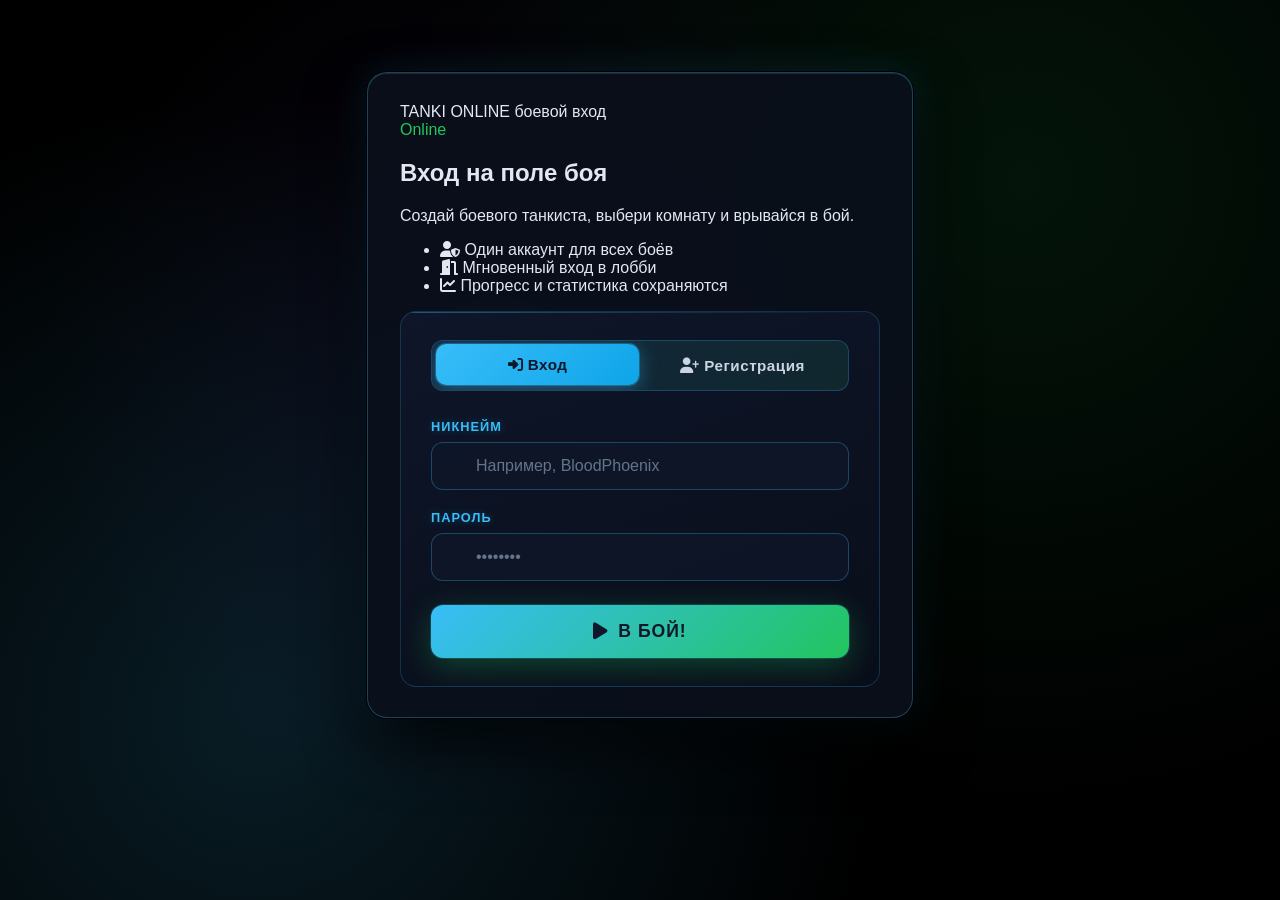
==== frontend/auth.html @ b0cd45bf "d" ====
<!DOCTYPE html>
<html lang="ru">
<head>
  <meta charset="UTF-8" />
  <title>Tanki | Авторизация</title>
  <link rel="stylesheet" href="css/auth.css" />
  <link rel="stylesheet"
        href="https://cdnjs.cloudflare.com/ajax/libs/font-awesome/6.5.1/css/all.min.css"
        integrity="sha512-uto9mlQIQb7UcZ8+..."
        crossorigin="anonymous" referrerpolicy="no-referrer" />
</head>
<body>
  <div id="app">
    <header class="topbar">
  <div class="topbar-left">
    <span class="logo">TANKI ONLINE</span>
    <span class="logo-sub">боевой вход</span>
  </div>
  <div class="topbar-right">
    <div id="server-status" class="server-status">
      <span id="server-status-indicator" class="status-indicator"></span>
      <span id="server-status-text" class="status-text">Проверка...</span>
    </div>
  </div>
</header>

    <main class="auth-layout">
      <section class="auth-left">
        <h1>Вход на поле боя</h1>
<p class="subtitle">
  Создай боевого танкиста, выбери комнату и врывайся в бой.
</p>

<ul class="auth-benefits">
  <li><i class="fas fa-user-shield"></i> Один аккаунт для всех боёв</li>
  <li><i class="fas fa-door-open"></i> Мгновенный вход в лобби</li>
  <li><i class="fas fa-chart-line"></i> Прогресс и статистика сохраняются</li>
</ul>

      </section>

      <section class="auth-right">
        <div class="auth-card">
          <div class="auth-tabs">
            <button id="tab-login" class="tab active">
              <i class="fas fa-right-to-bracket"></i> Вход
            </button>
            <button id="tab-register" class="tab">
              <i class="fas fa-user-plus"></i> Регистрация
            </button>
          </div>

          <!-- Форма логина -->
          <form id="login-form" class="form active">
            <div class="form-group">
              <label for="login-nickname">Никнейм</label>
              <input type="text"
                     id="login-nickname"
                     name="nickname"
                     autocomplete="username"
                     required
                     placeholder="Например, BloodPhoenix" />
            </div>

            <div class="form-group">
              <label for="login-password">Пароль</label>
              <input type="password"
                     id="login-password"
                     name="password"
                     autocomplete="current-password"
                     required
                     placeholder="••••••••" />
            </div>

            <button type="submit" class="btn btn-green full-width">
              <i class="fas fa-play"></i>
              <span>В БОЙ!</span>
            </button>

            <div id="login-msg" class="form-msg"></div>
          </form>

          <!-- Форма регистрации -->
          <form id="register-form" class="form">
            <div class="form-group">
              <label for="reg-nickname">Никнейм</label>
              <input type="text"
                     id="reg-nickname"
                     name="nickname"
                     required
                     placeholder="Придумай боевой позывной" />
            </div>

            <div class="form-group">
              <label for="reg-password">Пароль</label>
              <input type="password"
                     id="reg-password"
                     name="password"
                     required
                     placeholder="Минимум 6 символов" />
            </div>

            <button type="submit" class="btn btn-purple full-width">
              <i class="fas fa-user-plus"></i>
              <span>Создать танкиста</span>
            </button>

            <div id="register-msg" class="form-msg"></div>
          </form>
        </div>
      </section>
    </main>
  </div>

  <script src="js/auth.js"></script>
</body>
</html>
---- frontend/css/auth.css ----
/* === БАЗОВЫЕ СТИЛИ === */
html, body {
  height: 100%;
  margin: 0;
  padding: 0;
  font-family: 'Orbitron', 'Segoe UI', Arial, sans-serif;
  overflow: hidden;
  background: #000;
}

/* Фон с картинкой и динамическим затемнением */
body {
  background: 
    linear-gradient(rgba(0, 0, 0, 0.7), rgba(0, 0, 0, 0.9)),
    url("/img/auth_bg.png") no-repeat center center fixed;
  background-size: cover;
  color: #e2e8f0;
  position: relative;
}

/* Анимированный градиентный оверлей */
body::before {
  content: "";
  position: fixed;
  inset: 0;
  background: 
    radial-gradient(circle at 20% 80%, rgba(56, 189, 248, 0.15) 0%, transparent 50%),
    radial-gradient(circle at 80% 20%, rgba(34, 197, 94, 0.1) 0%, transparent 50%),
    radial-gradient(circle at 40% 40%, rgba(124, 58, 237, 0.08) 0%, transparent 50%);
  backdrop-filter: blur(4px);
  z-index: 0;
  animation: gradientShift 15s ease infinite;
}

@keyframes gradientShift {
  0%, 100% { background-position: 0% 0%; }
  50% { background-position: 100% 100%; }
}

/* === ОСНОВНОЙ КОНТЕЙНЕР С ЭФФЕКТОМ НЕОНА === */
#app {
  position: relative;
  z-index: 1;
  max-width: 480px;
  margin: 8vh auto;
  padding: 30px 32px;
  background: rgba(10, 16, 28, 0.92);
  border-radius: 20px;
  border: 1px solid rgba(56, 189, 248, 0.3);
  box-shadow: 
    0 0 0 1px rgba(0, 0, 0, 0.95),
    0 25px 60px rgba(0, 0, 0, 0.9),
    0 0 40px rgba(56, 189, 248, 0.15),
    inset 0 1px 0 rgba(255, 255, 255, 0.1);
  backdrop-filter: blur(10px);
  transform: translateY(0);
  transition: all 0.3s ease;
  animation: containerGlow 4s ease-in-out infinite;
}

#app:hover {
  box-shadow: 
    0 0 0 1px rgba(0, 0, 0, 0.95),
    0 30px 70px rgba(0, 0, 0, 0.95),
    0 0 50px rgba(56, 189, 248, 0.25),
    inset 0 1px 0 rgba(255, 255, 255, 0.15);
  transform: translateY(-2px);
}

@keyframes containerGlow {
  0%, 100% { box-shadow: 
    0 0 0 1px rgba(0, 0, 0, 0.95),
    0 25px 60px rgba(0, 0, 0, 0.9),
    0 0 40px rgba(56, 189, 248, 0.15),
    inset 0 1px 0 rgba(255, 255, 255, 0.1); }
  50% { box-shadow: 
    0 0 0 1px rgba(0, 0, 0, 0.95),
    0 25px 60px rgba(0, 0, 0, 0.9),
    0 0 50px rgba(56, 189, 248, 0.2),
    inset 0 1px 0 rgba(255, 255, 255, 0.1); }
}

/* === КАРТОЧКА РЕГИСТРАЦИИ === */
.auth-card {
  width: 100%;
  padding: 28px 30px;
  margin: 0 auto;
  box-sizing: border-box;
  background: linear-gradient(
    160deg,
    rgba(15, 23, 42, 0.95) 0%,
    rgba(9, 14, 26, 0.98) 100%
  );
  border-radius: 16px;
  border: 1px solid rgba(56, 189, 248, 0.2);
  position: relative;
  overflow: hidden;
}

.auth-card::before {
  content: "";
  position: absolute;
  top: 0;
  left: -100%;
  width: 200%;
  height: 1px;
  background: linear-gradient(90deg, 
    transparent, 
    rgba(56, 189, 248, 0.4), 
    transparent
  );
  animation: scanline 3s linear infinite;
}

@keyframes scanline {
  0% { left: -100%; }
  100% { left: 100%; }
}

/* === ЗАГОЛОВОК === */
.auth-header {
  text-align: center;
  margin-bottom: 28px;
  position: relative;
}

.auth-header h1 {
  font-size: 2.4rem;
  font-weight: 700;
  background: linear-gradient(135deg, #38bdf8 0%, #22c55e 100%);
  -webkit-background-clip: text;
  -webkit-text-fill-color: transparent;
  background-clip: text;
  margin: 0 0 8px 0;
  letter-spacing: 1px;
  text-transform: uppercase;
}

.auth-header p {
  color: #94a3b8;
  font-size: 0.9rem;
  letter-spacing: 0.5px;
  margin: 0;
}

/* === ТАБЫ ВХОД/РЕГИСТРАЦИЯ === */
.auth-tabs {
  display: flex;
  gap: 2px;
  padding: 4px;
  border-radius: 12px;
  background: rgba(15, 23, 42, 0.8);
  border: 1px solid rgba(56, 189, 248, 0.3);
  margin-bottom: 28px;
  position: relative;
  overflow: hidden;
}

.auth-tabs::before {
  content: "";
  position: absolute;
  inset: 0;
  background: linear-gradient(135deg, 
    rgba(56, 189, 248, 0.1) 0%, 
    rgba(34, 197, 94, 0.1) 100%);
  z-index: 0;
}

.tab {
  flex: 1;
  position: relative;
  z-index: 1;
  border: none;
  background: transparent;
  color: #cbd5e1;
  font-size: 0.95rem;
  font-weight: 600;
  padding: 12px 0;
  border-radius: 10px;
  cursor: pointer;
  transition: all 0.25s cubic-bezier(0.4, 0, 0.2, 1);
  letter-spacing: 0.5px;
}

.tab:hover {
  color: #38bdf8;
  transform: translateY(-1px);
}

.tab.active {
  background: linear-gradient(135deg, #38bdf8 0%, #0ea5e9 100%);
  color: #0f172a;
  box-shadow: 
    0 4px 20px rgba(56, 189, 248, 0.4),
    0 0 0 1px rgba(56, 189, 248, 0.3);
  transform: translateY(-1px);
}

/* === ФОРМЫ === */
.form-group {
  margin-bottom: 20px;
  position: relative;
}

.auth-card label {
  display: block;
  font-size: 0.8rem;
  font-weight: 600;
  text-transform: uppercase;
  letter-spacing: 1px;
  color: #38bdf8;
  margin-bottom: 8px;
  text-shadow: 0 0 10px rgba(56, 189, 248, 0.3);
}

.input-wrapper {
  position: relative;
}

.auth-card input[type="text"],
.auth-card input[type="password"] {
  width: 100%;
  box-sizing: border-box;
  border-radius: 12px;
  padding: 14px 18px 14px 44px;
  border: 1px solid rgba(56, 189, 248, 0.3);
  background: rgba(15, 23, 42, 0.7);
  color: #f1f5f9;
  font-size: 1rem;
  font-family: 'Segoe UI', Arial, sans-serif;
  transition: all 0.25s ease;
  position: relative;
}

.auth-card input::placeholder {
  color: #64748b;
  font-family: 'Segoe UI', Arial, sans-serif;
}

.auth-card input:focus {
  outline: none;
  border-color: #38bdf8;
  background: rgba(15, 23, 42, 0.9);
  box-shadow: 
    0 0 0 2px rgba(56, 189, 248, 0.2),
    0 8px 24px rgba(15, 23, 42, 0.8),
    inset 0 1px 0 rgba(255, 255, 255, 0.05);
}

/* Иконки для полей ввода */
.input-icon {
  position: absolute;
  left: 16px;
  top: 50%;
  transform: translateY(-50%);
  color: #38bdf8;
  font-size: 1.1rem;
  z-index: 2;
  pointer-events: none;
}

/* Эффект при валидации */
.auth-card input:valid:not(:placeholder-shown) {
  border-color: #22c55e;
}

.auth-card input:invalid:not(:placeholder-shown) {
  border-color: #ef4444;
}

/* === КНОПКА С ЭФФЕКТОМ ПУЛЬСАЦИИ === */
.btn {
  width: 100%;
  border: none;
  border-radius: 12px;
  padding: 16px;
  font-size: 1.1rem;
  font-weight: 700;
  cursor: pointer;
  display: flex;
  align-items: center;
  justify-content: center;
  gap: 10px;
  background: linear-gradient(135deg, #38bdf8 0%, #22c55e 100%);
  color: #0f172a;
  letter-spacing: 1px;
  text-transform: uppercase;
  position: relative;
  overflow: hidden;
  transition: all 0.3s cubic-bezier(0.4, 0, 0.2, 1);
  margin-top: 24px;
  box-shadow: 
    0 8px 32px rgba(34, 197, 94, 0.3),
    0 0 0 1px rgba(56, 189, 248, 0.2);
}

.btn::before {
  content: "";
  position: absolute;
  top: 0;
  left: -100%;
  width: 100%;
  height: 100%;
  background: linear-gradient(90deg, 
    transparent, 
    rgba(255, 255, 255, 0.2), 
    transparent
  );
  transition: 0.5s;
}

.btn:hover {
  transform: translateY(-2px);
  box-shadow: 
    0 12px 40px rgba(34, 197, 94, 0.4),
    0 0 0 1px rgba(56, 189, 248, 0.3);
  letter-spacing: 1.5px;
}

.btn:hover::before {
  left: 100%;
}

.btn:active {
  transform: translateY(1px);
  box-shadow: 
    0 4px 20px rgba(34, 197, 94, 0.3),
    0 0 0 1px rgba(56, 189, 248, 0.2);
}

/* Иконка на кнопке */
.btn i {
  font-size: 1.2rem;
  animation: pulse 2s infinite;
}

@keyframes pulse {
  0%, 100% { transform: scale(1); }
  50% { transform: scale(1.1); }
}

/* === ДОПОЛНИТЕЛЬНЫЕ ССЫЛКИ === */
.auth-links {
  text-align: center;
  margin-top: 24px;
  padding-top: 20px;
  border-top: 1px solid rgba(56, 189, 248, 0.2);
}

.auth-links a {
  color: #38bdf8;
  text-decoration: none;
  font-size: 0.9rem;
  transition: all 0.2s ease;
  position: relative;
}

.auth-links a::after {
  content: "";
  position: absolute;
  bottom: -2px;
  left: 0;
  width: 0;
  height: 1px;
  background: #38bdf8;
  transition: width 0.3s ease;
}

.auth-links a:hover {
  color: #22c55e;
}

.auth-links a:hover::after {
  width: 100%;
}

/* === АДАПТИВНОСТЬ === */
@media (max-width: 600px) {
  #app {
    margin: 4vh 12px;
    padding: 24px 20px;
    border-radius: 16px;
  }
  
  .auth-card {
    padding: 24px 20px;
  }
  
  .auth-header h1 {
    font-size: 2rem;
  }
  
  .btn {
    padding: 14px;
    font-size: 1rem;
  }
}

/* Анимация появления */
@keyframes fadeInUp {
  from {
    opacity: 0;
    transform: translateY(30px);
  }
  to {
    opacity: 1;
    transform: translateY(0);
  }
}

#app {
  animation: fadeInUp 0.6s cubic-bezier(0.4, 0, 0.2, 1);
}

/* Эффект частиц (опционально, можно добавить через JS) */
.particles {
  position: absolute;
  width: 100%;
  height: 100%;
  top: 0;
  left: 0;
  z-index: -1;
  pointer-events: none;
}
.form {
  display: none;
}

.form.active {
  display: block;
  animation: fadeIn 0.25s ease;
}

@keyframes fadeIn {
  from { opacity: 0; transform: translateY(4px); }
  to   { opacity: 1; transform: translateY(0); }
}
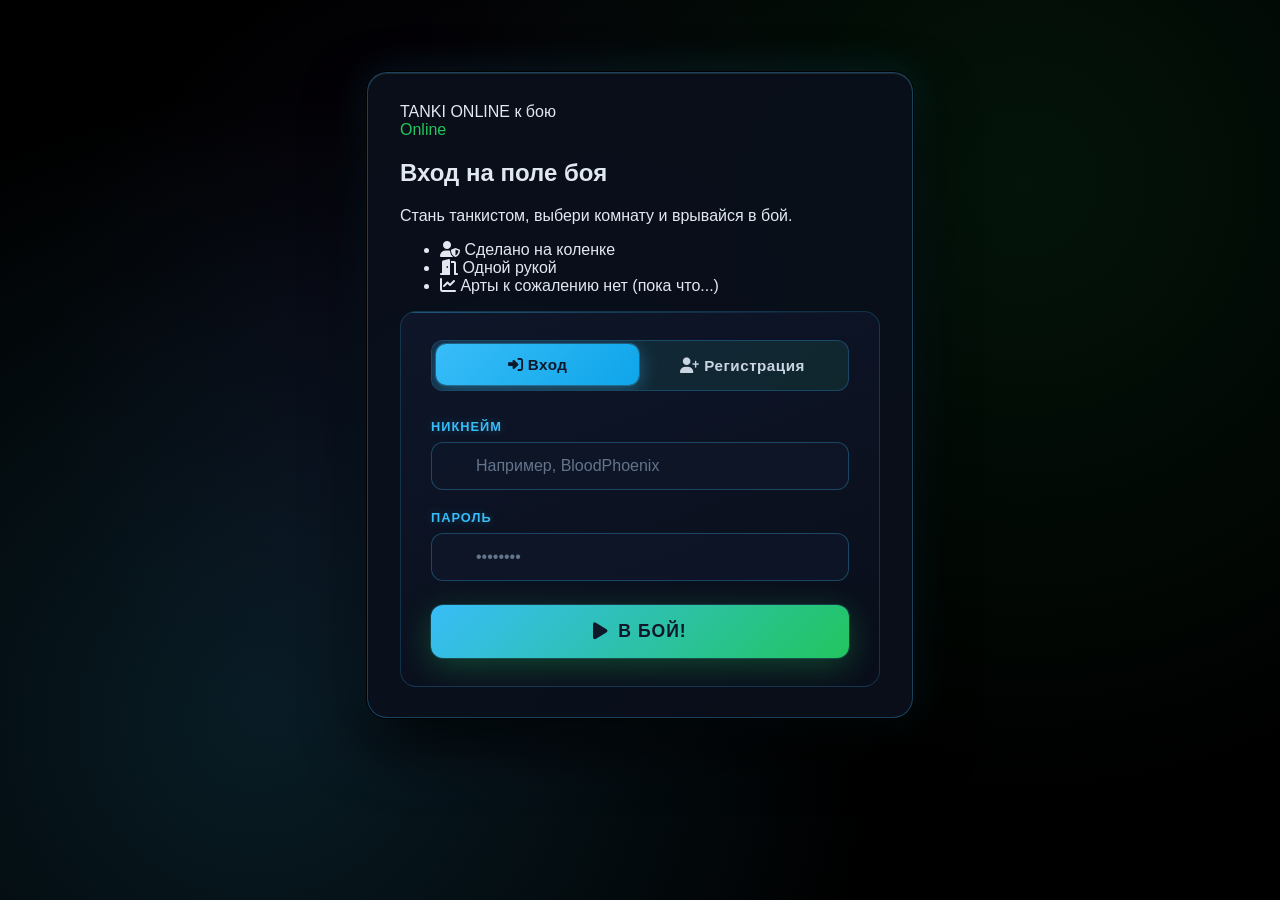
==== commit 6b3cb6b1: "v 0.5" ====
--- a/frontend/auth.html
+++ b/frontend/auth.html
@@ -14,7 +14,7 @@
     <header class="topbar">
   <div class="topbar-left">
     <span class="logo">TANKI ONLINE</span>
-    <span class="logo-sub">боевой вход</span>
+    <span class="logo-sub">к бою</span>
   </div>
   <div class="topbar-right">
     <div id="server-status" class="server-status">
@@ -28,13 +28,13 @@
       <section class="auth-left">
         <h1>Вход на поле боя</h1>
 <p class="subtitle">
-  Создай боевого танкиста, выбери комнату и врывайся в бой.
+  Стань танкистом, выбери комнату и врывайся в бой.
 </p>
 
 <ul class="auth-benefits">
-  <li><i class="fas fa-user-shield"></i> Один аккаунт для всех боёв</li>
-  <li><i class="fas fa-door-open"></i> Мгновенный вход в лобби</li>
-  <li><i class="fas fa-chart-line"></i> Прогресс и статистика сохраняются</li>
+  <li><i class="fas fa-user-shield"></i>  Сделано на коленке</li>
+  <li><i class="fas fa-door-open"></i>  Одной рукой</li>
+  <li><i class="fas fa-chart-line"></i>  Арты к сожалению нет (пока что...)</li>
 </ul>
 
       </section>
@@ -88,7 +88,7 @@
                      id="reg-nickname"
                      name="nickname"
                      required
-                     placeholder="Придумай боевой позывной" />
+                     placeholder="Придумай позывной" />
             </div>
 
             <div class="form-group">
